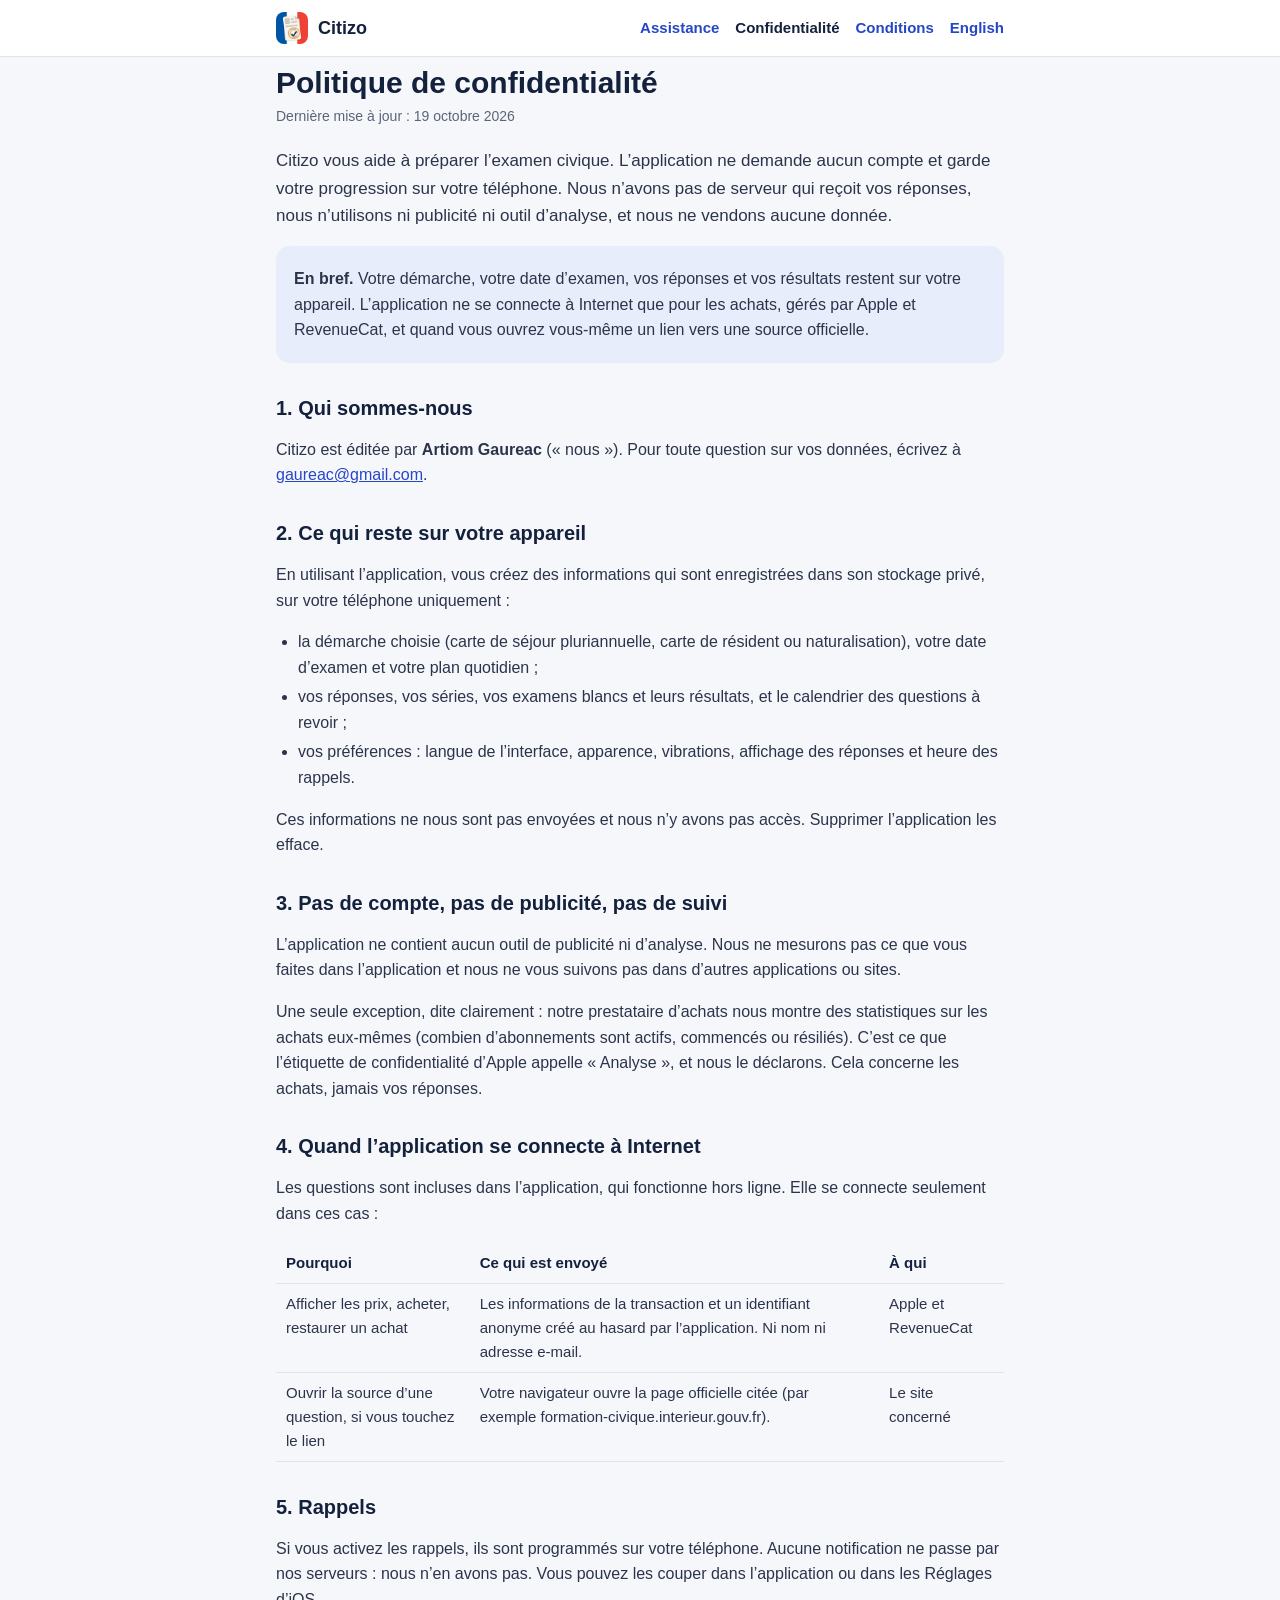
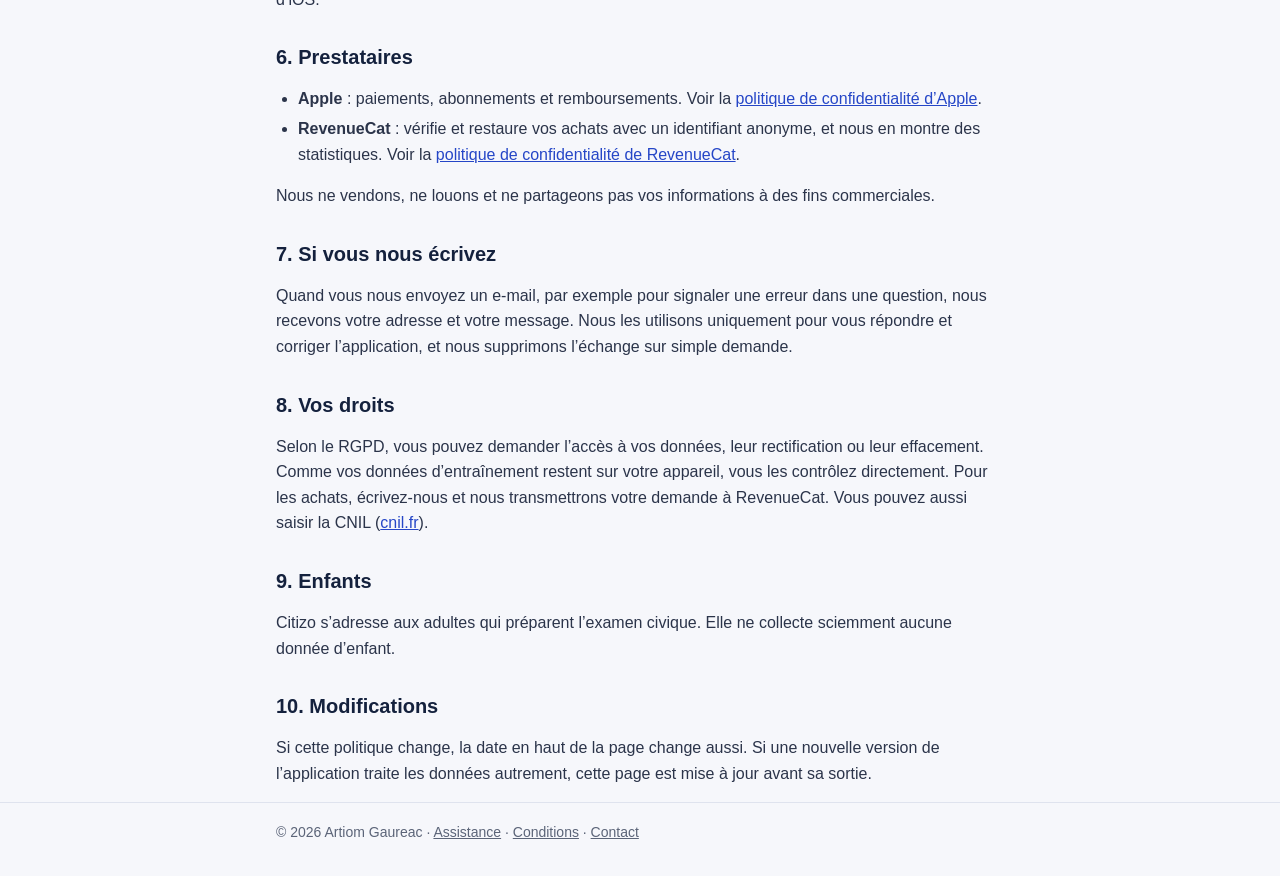
==== privacy.html @ cb57eea8 "Support, privacy and terms pages for Citizo, in French and English App Review needs a working privac" ====
<!DOCTYPE html>
<html lang="fr">
<head>
<meta charset="utf-8">
<meta name="viewport" content="width=device-width, initial-scale=1">
<title>Politique de confidentialité — Citizo</title>
<meta name="description" content="Politique de confidentialité de Citizo, l’application de préparation à l’examen civique. Vos réponses restent sur votre téléphone.">
<link rel="stylesheet" href="assets/style.css">
<link rel="icon" href="assets/icon.png">
<link rel="alternate" hreflang="en" href="en/privacy.html">
</head>
<body>
<header class="site">
  <div class="wrap">
    <a class="brand" href="index.html"><img src="assets/icon.png" alt=""> Citizo</a>
    <nav class="site">
      <a href="index.html">Assistance</a>
      <a href="privacy.html" aria-current="page">Confidentialité</a>
      <a href="terms.html">Conditions</a>
      <a href="en/privacy.html" lang="en">English</a>
    </nav>
  </div>
</header>

<main class="wrap">
  <h1>Politique de confidentialité</h1>
  <p class="updated">Dernière mise à jour&nbsp;: 19&nbsp;octobre 2026</p>

  <p class="lead">Citizo vous aide à préparer l’examen civique. L’application ne demande aucun
  compte et garde votre progression sur votre téléphone. Nous n’avons pas de serveur qui
  reçoit vos réponses, nous n’utilisons ni publicité ni outil d’analyse, et nous ne vendons
  aucune donnée.</p>

  <div class="note">
    <p><strong>En bref.</strong> Votre démarche, votre date d’examen, vos réponses et vos
    résultats restent sur votre appareil. L’application ne se connecte à Internet que pour
    les achats, gérés par Apple et RevenueCat, et quand vous ouvrez vous-même un lien vers
    une source officielle.</p>
  </div>

  <h2>1. Qui sommes-nous</h2>
  <p>Citizo est éditée par <strong>Artiom Gaureac</strong> («&nbsp;nous&nbsp;»). Pour toute
  question sur vos données, écrivez à <a href="mailto:gaureac@gmail.com">gaureac@gmail.com</a>.</p>

  <h2>2. Ce qui reste sur votre appareil</h2>
  <p>En utilisant l’application, vous créez des informations qui sont enregistrées dans son
  stockage privé, sur votre téléphone uniquement&nbsp;:</p>
  <ul>
    <li>la démarche choisie (carte de séjour pluriannuelle, carte de résident ou
      naturalisation), votre date d’examen et votre plan quotidien&nbsp;;</li>
    <li>vos réponses, vos séries, vos examens blancs et leurs résultats, et le calendrier
      des questions à revoir&nbsp;;</li>
    <li>vos préférences&nbsp;: langue de l’interface, apparence, vibrations, affichage des
      réponses et heure des rappels.</li>
  </ul>
  <p>Ces informations ne nous sont pas envoyées et nous n’y avons pas accès. Supprimer
  l’application les efface.</p>

  <h2>3. Pas de compte, pas de publicité, pas de suivi</h2>
  <p>L’application ne contient aucun outil de publicité ni d’analyse. Nous ne mesurons pas ce
  que vous faites dans l’application et nous ne vous suivons pas dans d’autres applications
  ou sites.</p>
  <p>Une seule exception, dite clairement&nbsp;: notre prestataire d’achats nous montre des
  statistiques sur les achats eux-mêmes (combien d’abonnements sont actifs, commencés ou
  résiliés). C’est ce que l’étiquette de confidentialité d’Apple appelle «&nbsp;Analyse&nbsp;»,
  et nous le déclarons. Cela concerne les achats, jamais vos réponses.</p>

  <h2>4. Quand l’application se connecte à Internet</h2>
  <p>Les questions sont incluses dans l’application, qui fonctionne hors ligne. Elle se
  connecte seulement dans ces cas&nbsp;:</p>
  <div class="table-scroll">
  <table>
    <tr><th>Pourquoi</th><th>Ce qui est envoyé</th><th>À qui</th></tr>
    <tr><td>Afficher les prix, acheter, restaurer un achat</td>
      <td>Les informations de la transaction et un identifiant anonyme créé au hasard par
      l’application. Ni nom ni adresse e-mail.</td>
      <td>Apple et RevenueCat</td></tr>
    <tr><td>Ouvrir la source d’une question, si vous touchez le lien</td>
      <td>Votre navigateur ouvre la page officielle citée (par exemple
      formation-civique.interieur.gouv.fr).</td>
      <td>Le site concerné</td></tr>
  </table>
  </div>

  <h2>5. Rappels</h2>
  <p>Si vous activez les rappels, ils sont programmés sur votre téléphone. Aucune notification
  ne passe par nos serveurs&nbsp;: nous n’en avons pas. Vous pouvez les couper dans
  l’application ou dans les Réglages d’iOS.</p>

  <h2>6. Prestataires</h2>
  <ul>
    <li><strong>Apple</strong>&nbsp;: paiements, abonnements et remboursements. Voir la
      <a href="https://www.apple.com/fr/legal/privacy/">politique de confidentialité d’Apple</a>.</li>
    <li><strong>RevenueCat</strong>&nbsp;: vérifie et restaure vos achats avec un identifiant
      anonyme, et nous en montre des statistiques. Voir la
      <a href="https://www.revenuecat.com/privacy/">politique de confidentialité de RevenueCat</a>.</li>
  </ul>
  <p>Nous ne vendons, ne louons et ne partageons pas vos informations à des fins
  commerciales.</p>

  <h2>7. Si vous nous écrivez</h2>
  <p>Quand vous nous envoyez un e-mail, par exemple pour signaler une erreur dans une question,
  nous recevons votre adresse et votre message. Nous les utilisons uniquement pour vous
  répondre et corriger l’application, et nous supprimons l’échange sur simple demande.</p>

  <h2>8. Vos droits</h2>
  <p>Selon le RGPD, vous pouvez demander l’accès à vos données, leur rectification ou leur
  effacement. Comme vos données d’entraînement restent sur votre appareil, vous les contrôlez
  directement. Pour les achats, écrivez-nous et nous transmettrons votre demande à RevenueCat.
  Vous pouvez aussi saisir la CNIL (<a href="https://www.cnil.fr">cnil.fr</a>).</p>

  <h2>9. Enfants</h2>
  <p>Citizo s’adresse aux adultes qui préparent l’examen civique. Elle ne collecte sciemment
  aucune donnée d’enfant.</p>

  <h2>10. Modifications</h2>
  <p>Si cette politique change, la date en haut de la page change aussi. Si une nouvelle version
  de l’application traite les données autrement, cette page est mise à jour avant sa sortie.</p>
</main>

<footer class="site">
  <div class="wrap">© 2026 Artiom Gaureac · <a href="index.html">Assistance</a> ·
  <a href="terms.html">Conditions</a> · <a href="mailto:gaureac@gmail.com">Contact</a></div>
</footer>
</body>
</html>
---- assets/style.css ----
:root {
  --bg: #f6f7fb;
  --surface: #ffffff;
  --ink: #14213d;
  --text: #2b344a;
  --muted: #5b6478;
  --primary: #2546c7;
  --primary-soft: #e8edfb;
  --border: #dfe3ee;
  --accent: #b7791f;
}
@media (prefers-color-scheme: dark) {
  :root {
    --bg: #0e1526;
    --surface: #16203a;
    --ink: #eef1f8;
    --text: #d5dae6;
    --muted: #9aa3b8;
    --primary: #8ea5ff;
    --primary-soft: #1d2b52;
    --border: #2a3552;
    --accent: #f2b654;
  }
}
* { box-sizing: border-box; }
html { -webkit-text-size-adjust: 100%; }
body {
  margin: 0;
  background: var(--bg);
  color: var(--text);
  font: 16px/1.6 -apple-system, BlinkMacSystemFont, "Segoe UI", Roboto, "Helvetica Neue", Arial, sans-serif;
}
.wrap { max-width: 760px; margin: 0 auto; padding: 0 16px; }
header.site { background: var(--surface); border-bottom: 1px solid var(--border); }
header.site .wrap { display: flex; flex-wrap: wrap; align-items: center; justify-content: space-between; gap: 8px 16px; padding-top: 12px; padding-bottom: 12px; }
.brand { display: inline-flex; align-items: center; gap: 10px; font-weight: 700; font-size: 18px; color: var(--ink); text-decoration: none; }
.brand img { width: 32px; height: 32px; border-radius: 8px; }
nav.site { display: flex; flex-wrap: wrap; gap: 4px 16px; }
nav.site a { color: var(--primary); text-decoration: none; font-weight: 600; font-size: 15px; }
nav.site a[aria-current="page"] { color: var(--ink); }
main { padding-top: 28px; padding-bottom: 40px; }
h1 { color: var(--ink); font-size: 30px; line-height: 1.2; margin: 8px 0 4px; }
h2 { color: var(--ink); font-size: 20px; line-height: 1.3; margin: 32px 0 8px; }
a { color: var(--primary); }
.updated { color: var(--muted); font-size: 14px; margin: 0 0 20px; }
.lead { font-size: 17px; }
.card { background: var(--surface); border: 1px solid var(--border); border-radius: 14px; padding: 4px 18px; }
.note { background: var(--primary-soft); border-radius: 14px; padding: 4px 18px; }
ul { padding-left: 22px; }
li { margin: 4px 0; }
table { width: 100%; border-collapse: collapse; font-size: 15px; }
th, td { text-align: left; vertical-align: top; padding: 8px 10px; border-bottom: 1px solid var(--border); }
th { color: var(--ink); }
.table-scroll { overflow-x: auto; }
.contact { font-size: 18px; font-weight: 600; }
footer.site { border-top: 1px solid var(--border); color: var(--muted); font-size: 14px; padding: 18px 0 32px; }
footer.site a { color: var(--muted); }
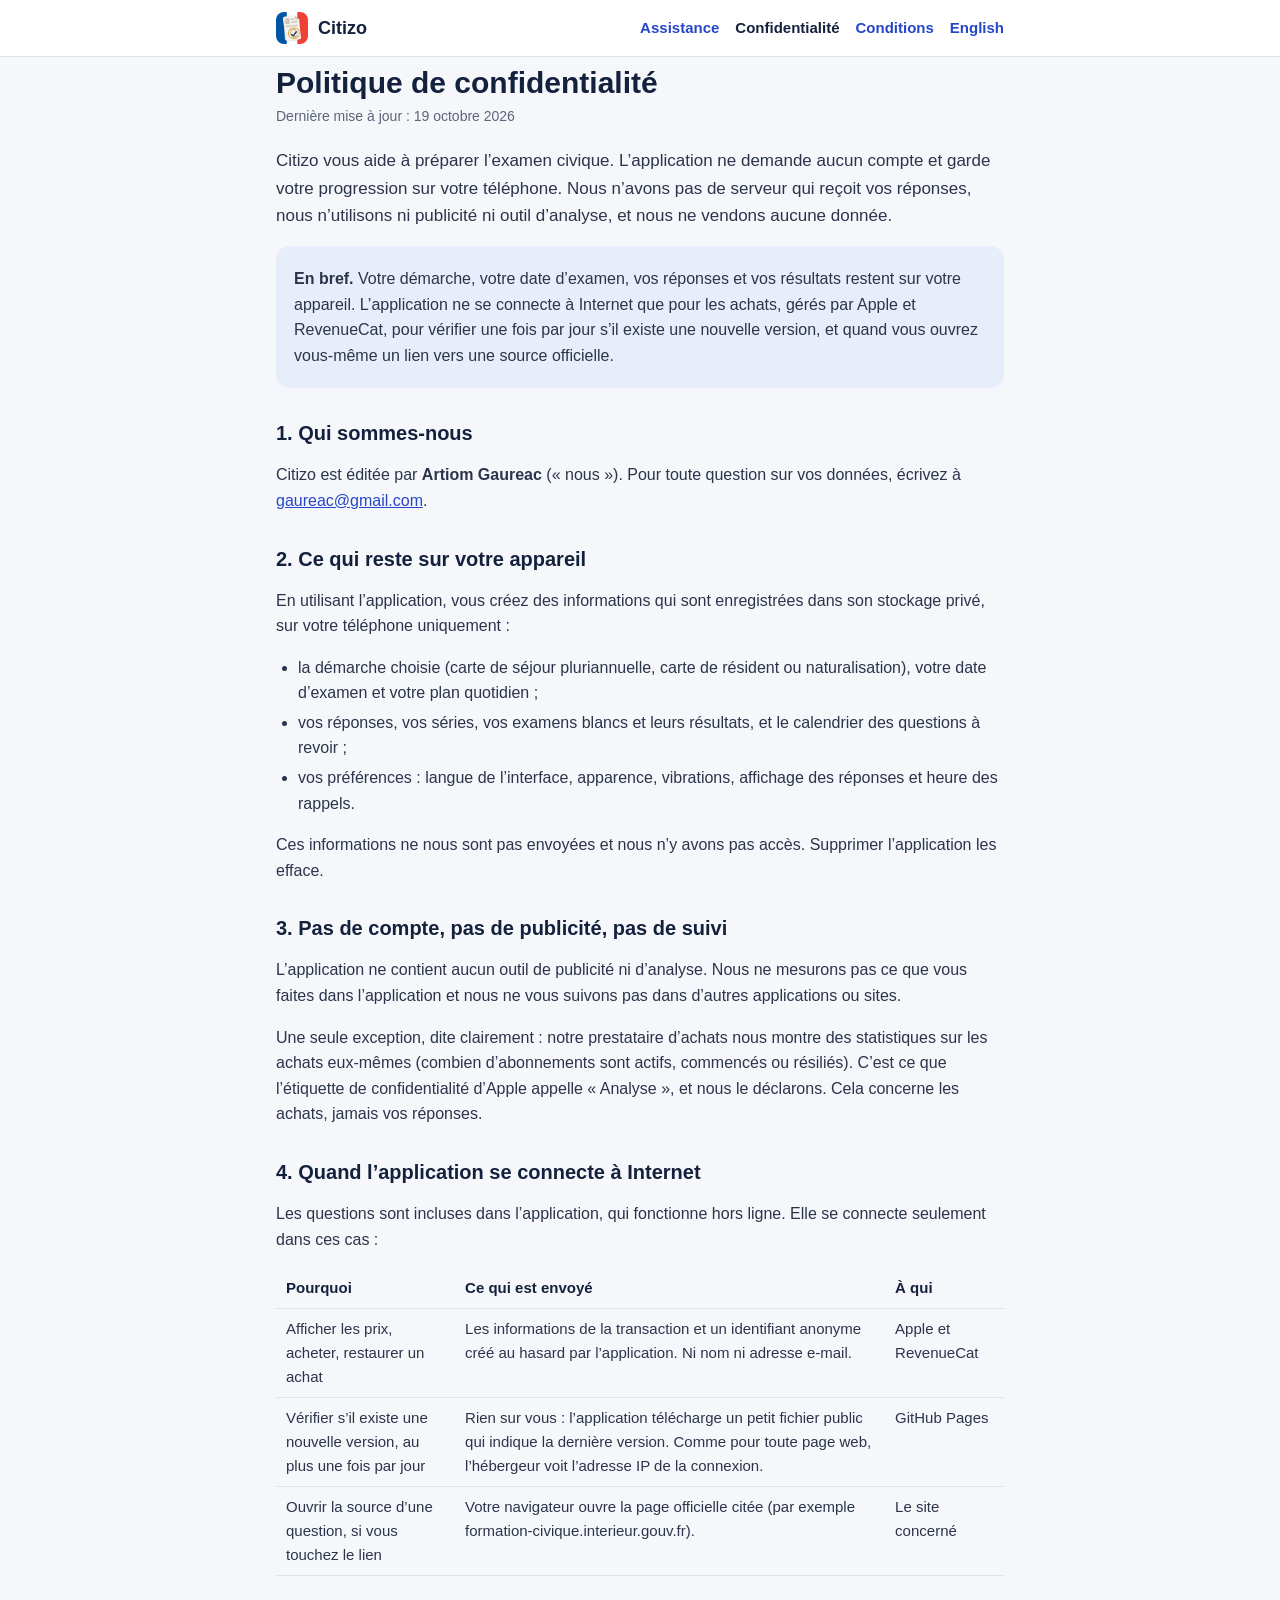
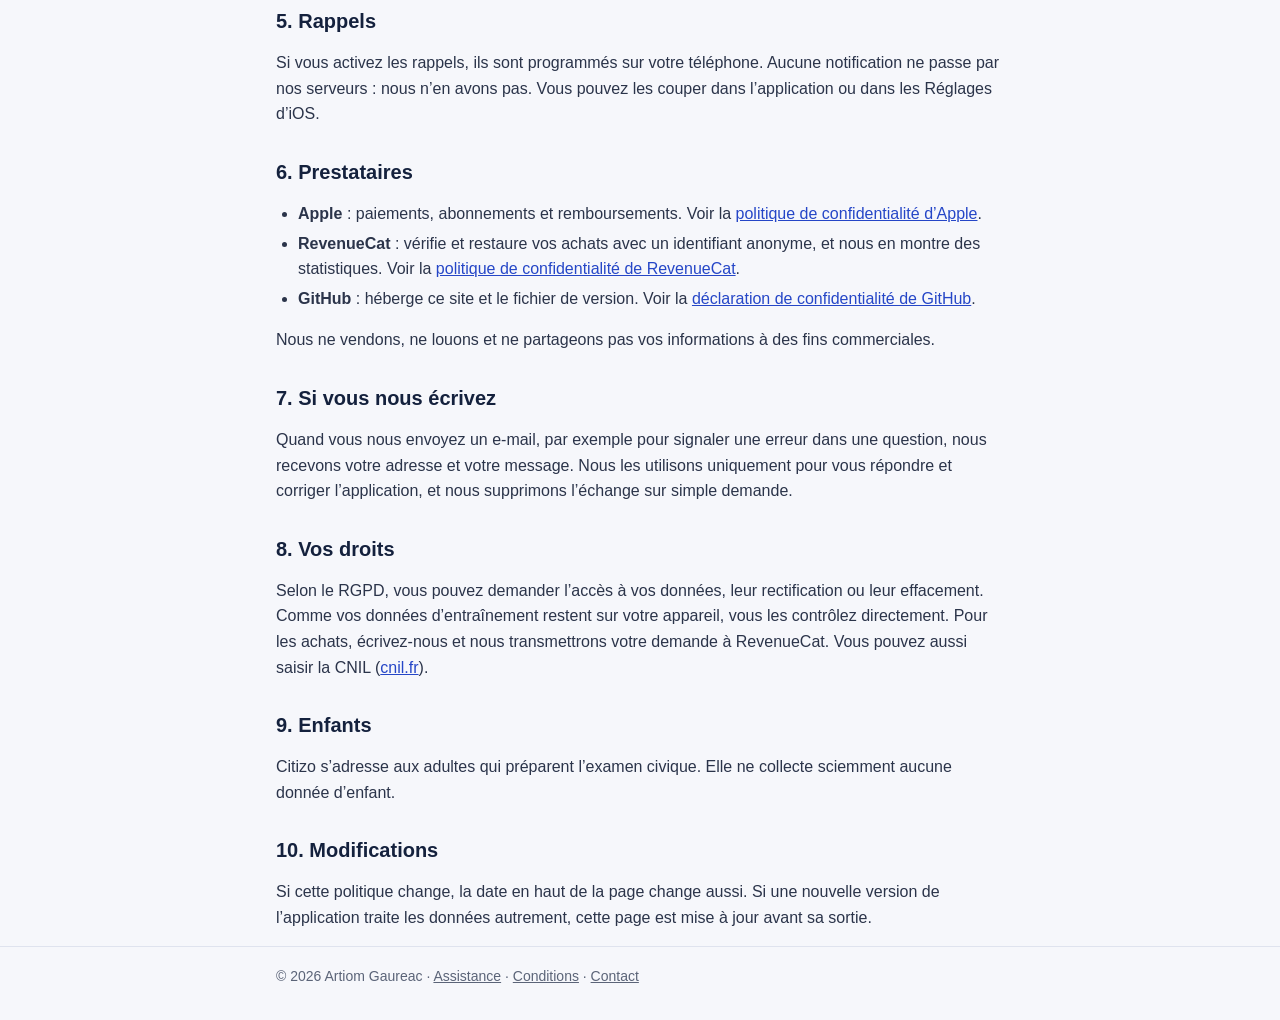
==== commit cf15f62e: "Add app-version.json and say the app checks it A build can only be told it is outdated or broken if " ====
--- a/privacy.html
+++ b/privacy.html
@@ -34,8 +34,9 @@
   <div class="note">
     <p><strong>En bref.</strong> Votre démarche, votre date d’examen, vos réponses et vos
     résultats restent sur votre appareil. L’application ne se connecte à Internet que pour
-    les achats, gérés par Apple et RevenueCat, et quand vous ouvrez vous-même un lien vers
-    une source officielle.</p>
+    les achats, gérés par Apple et RevenueCat, pour vérifier une fois par jour s’il existe
+    une nouvelle version, et quand vous ouvrez vous-même un lien vers une source
+    officielle.</p>
   </div>
 
   <h2>1. Qui sommes-nous</h2>
@@ -75,6 +76,11 @@
       <td>Les informations de la transaction et un identifiant anonyme créé au hasard par
       l’application. Ni nom ni adresse e-mail.</td>
       <td>Apple et RevenueCat</td></tr>
+    <tr><td>Vérifier s’il existe une nouvelle version, au plus une fois par jour</td>
+      <td>Rien sur vous&nbsp;: l’application télécharge un petit fichier public qui indique la
+      dernière version. Comme pour toute page web, l’hébergeur voit l’adresse IP de la
+      connexion.</td>
+      <td>GitHub Pages</td></tr>
     <tr><td>Ouvrir la source d’une question, si vous touchez le lien</td>
       <td>Votre navigateur ouvre la page officielle citée (par exemple
       formation-civique.interieur.gouv.fr).</td>
@@ -94,6 +100,8 @@
     <li><strong>RevenueCat</strong>&nbsp;: vérifie et restaure vos achats avec un identifiant
       anonyme, et nous en montre des statistiques. Voir la
       <a href="https://www.revenuecat.com/privacy/">politique de confidentialité de RevenueCat</a>.</li>
+    <li><strong>GitHub</strong>&nbsp;: héberge ce site et le fichier de version. Voir la
+      <a href="https://docs.github.com/fr/site-policy/privacy-policies/github-general-privacy-statement">déclaration de confidentialité de GitHub</a>.</li>
   </ul>
   <p>Nous ne vendons, ne louons et ne partageons pas vos informations à des fins
   commerciales.</p>
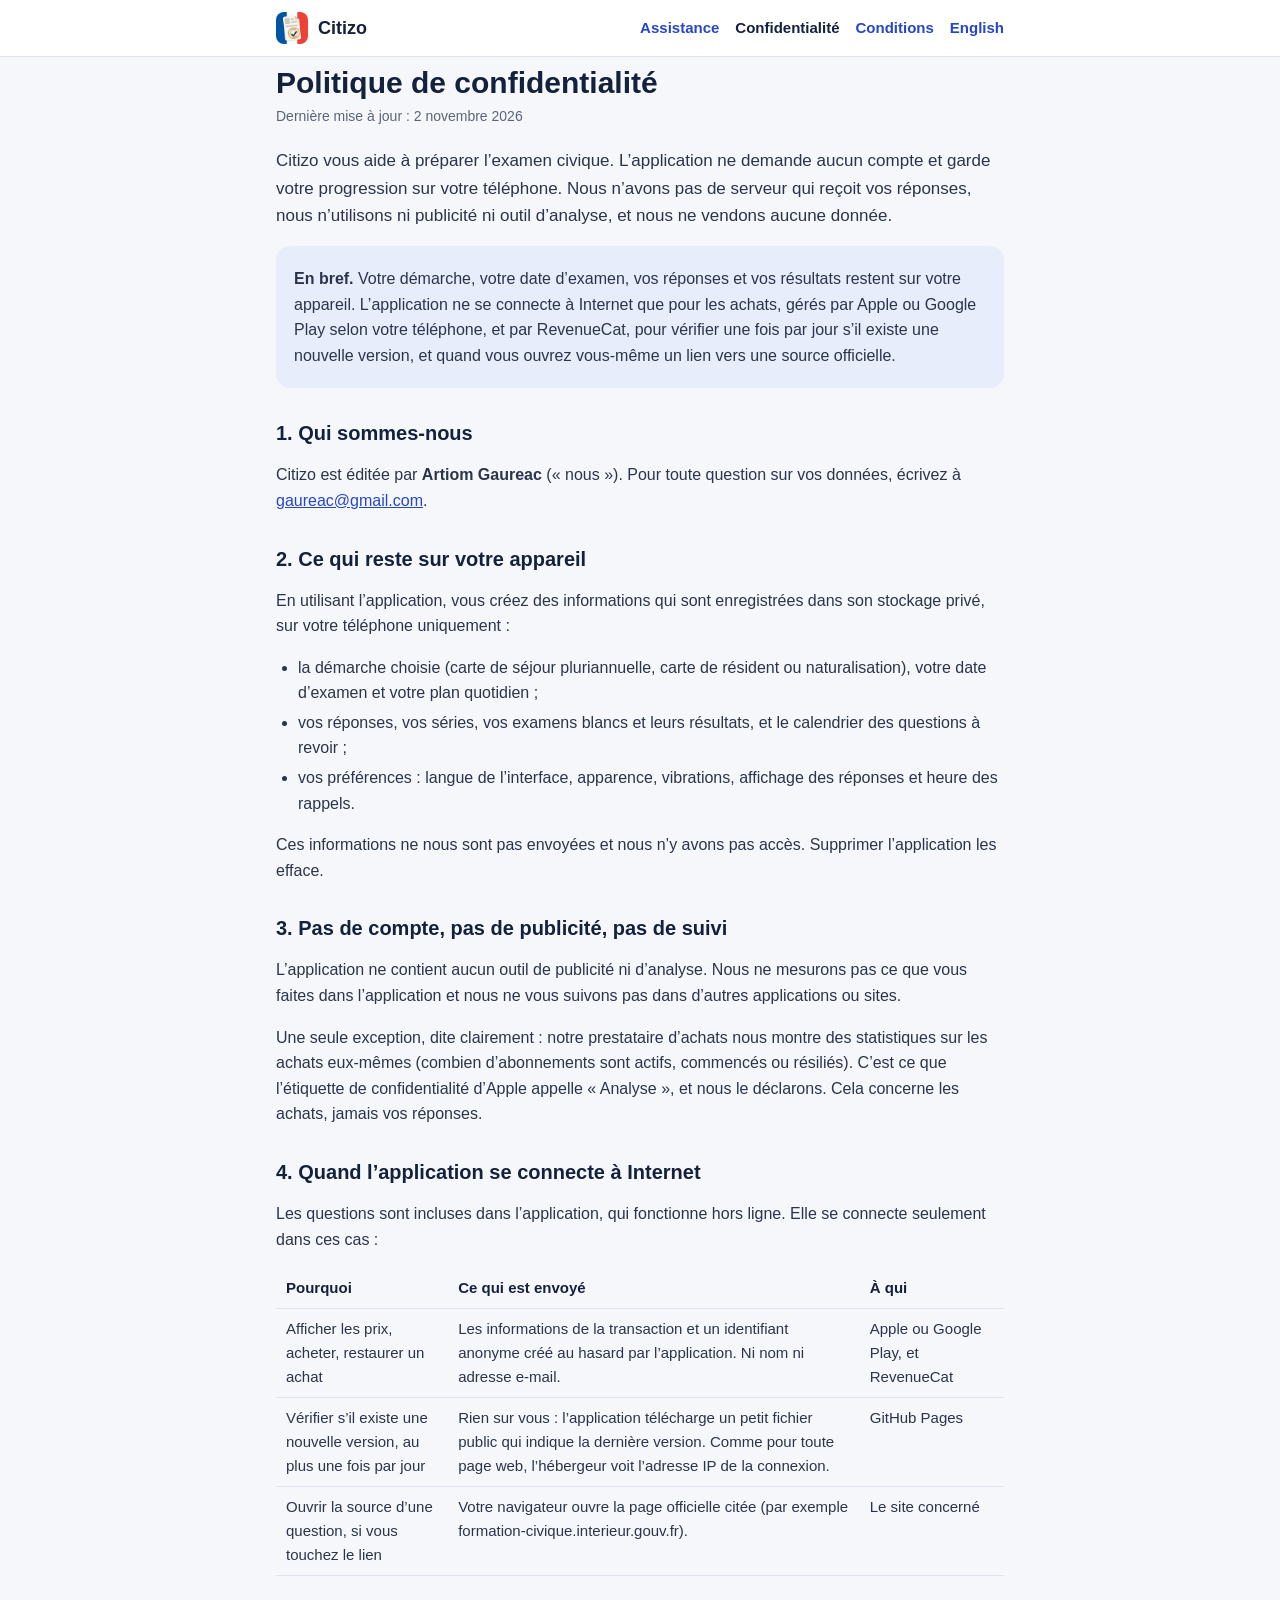
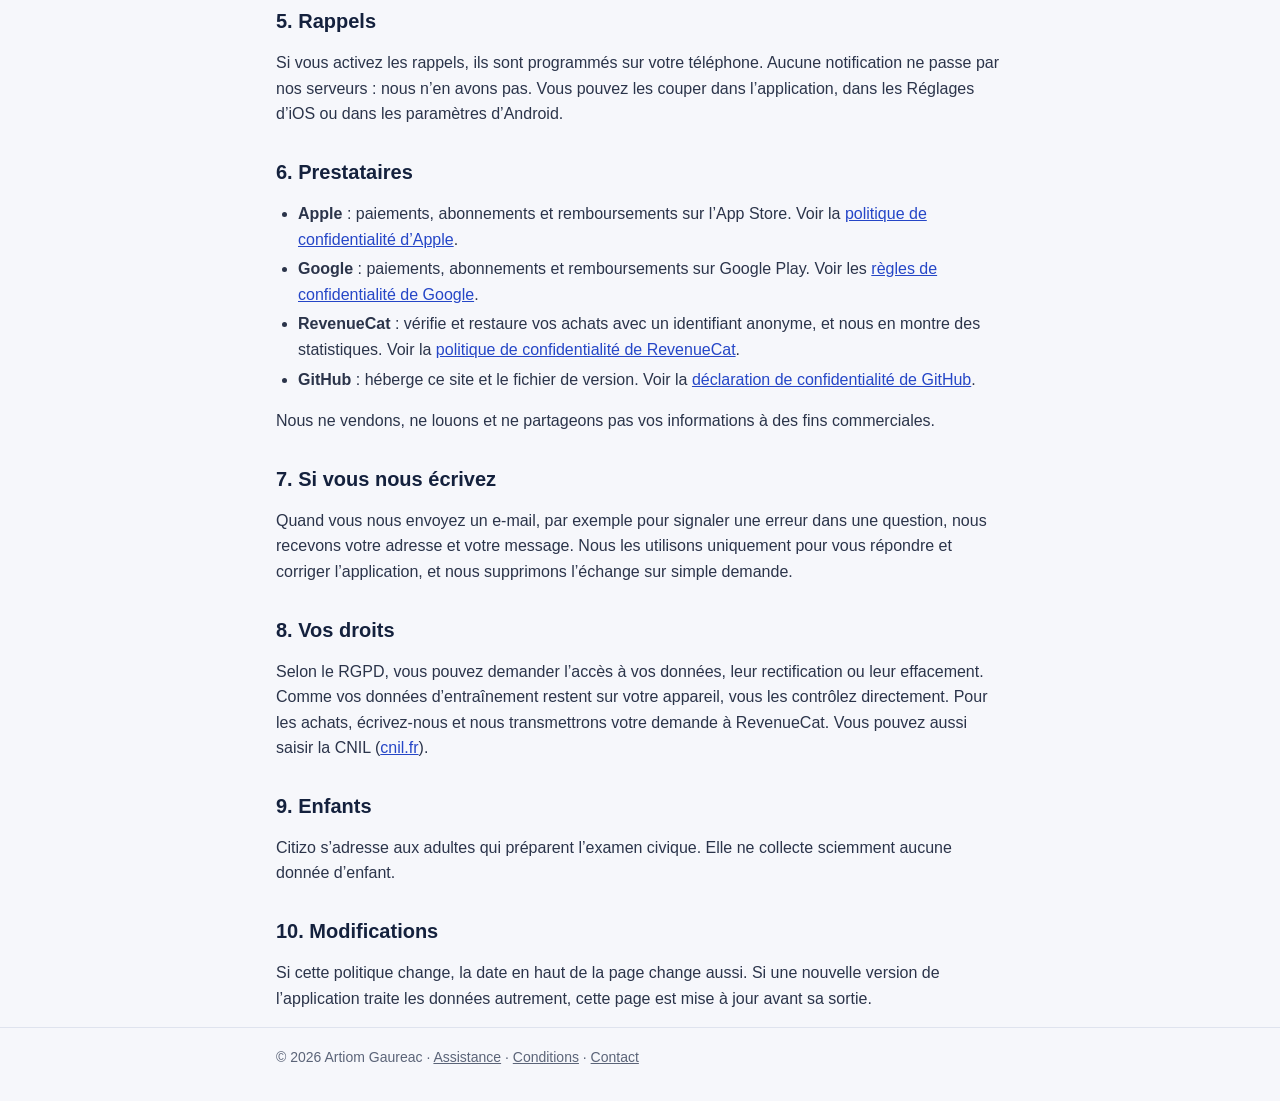
==== commit 033f9d98: "Privacy and Terms say Google Play and Android, not only Apple The France Edition is going to Google " ====
--- a/privacy.html
+++ b/privacy.html
@@ -24,7 +24,7 @@
 
 <main class="wrap">
   <h1>Politique de confidentialité</h1>
-  <p class="updated">Dernière mise à jour&nbsp;: 19&nbsp;octobre 2026</p>
+  <p class="updated">Dernière mise à jour&nbsp;: 2&nbsp;novembre 2026</p>
 
   <p class="lead">Citizo vous aide à préparer l’examen civique. L’application ne demande aucun
   compte et garde votre progression sur votre téléphone. Nous n’avons pas de serveur qui
@@ -34,7 +34,8 @@
   <div class="note">
     <p><strong>En bref.</strong> Votre démarche, votre date d’examen, vos réponses et vos
     résultats restent sur votre appareil. L’application ne se connecte à Internet que pour
-    les achats, gérés par Apple et RevenueCat, pour vérifier une fois par jour s’il existe
+    les achats, gérés par Apple ou Google Play selon votre téléphone, et par RevenueCat, pour
+    vérifier une fois par jour s’il existe
     une nouvelle version, et quand vous ouvrez vous-même un lien vers une source
     officielle.</p>
   </div>
@@ -75,7 +76,7 @@
     <tr><td>Afficher les prix, acheter, restaurer un achat</td>
       <td>Les informations de la transaction et un identifiant anonyme créé au hasard par
       l’application. Ni nom ni adresse e-mail.</td>
-      <td>Apple et RevenueCat</td></tr>
+      <td>Apple ou Google Play, et RevenueCat</td></tr>
     <tr><td>Vérifier s’il existe une nouvelle version, au plus une fois par jour</td>
       <td>Rien sur vous&nbsp;: l’application télécharge un petit fichier public qui indique la
       dernière version. Comme pour toute page web, l’hébergeur voit l’adresse IP de la
@@ -91,12 +92,14 @@
   <h2>5. Rappels</h2>
   <p>Si vous activez les rappels, ils sont programmés sur votre téléphone. Aucune notification
   ne passe par nos serveurs&nbsp;: nous n’en avons pas. Vous pouvez les couper dans
-  l’application ou dans les Réglages d’iOS.</p>
+  l’application, dans les Réglages d’iOS ou dans les paramètres d’Android.</p>
 
   <h2>6. Prestataires</h2>
   <ul>
-    <li><strong>Apple</strong>&nbsp;: paiements, abonnements et remboursements. Voir la
-      <a href="https://www.apple.com/fr/legal/privacy/">politique de confidentialité d’Apple</a>.</li>
+    <li><strong>Apple</strong>&nbsp;: paiements, abonnements et remboursements sur l’App Store.
+      Voir la <a href="https://www.apple.com/fr/legal/privacy/">politique de confidentialité d’Apple</a>.</li>
+    <li><strong>Google</strong>&nbsp;: paiements, abonnements et remboursements sur Google Play.
+      Voir les <a href="https://policies.google.com/privacy?hl=fr">règles de confidentialité de Google</a>.</li>
     <li><strong>RevenueCat</strong>&nbsp;: vérifie et restaure vos achats avec un identifiant
       anonyme, et nous en montre des statistiques. Voir la
       <a href="https://www.revenuecat.com/privacy/">politique de confidentialité de RevenueCat</a>.</li>
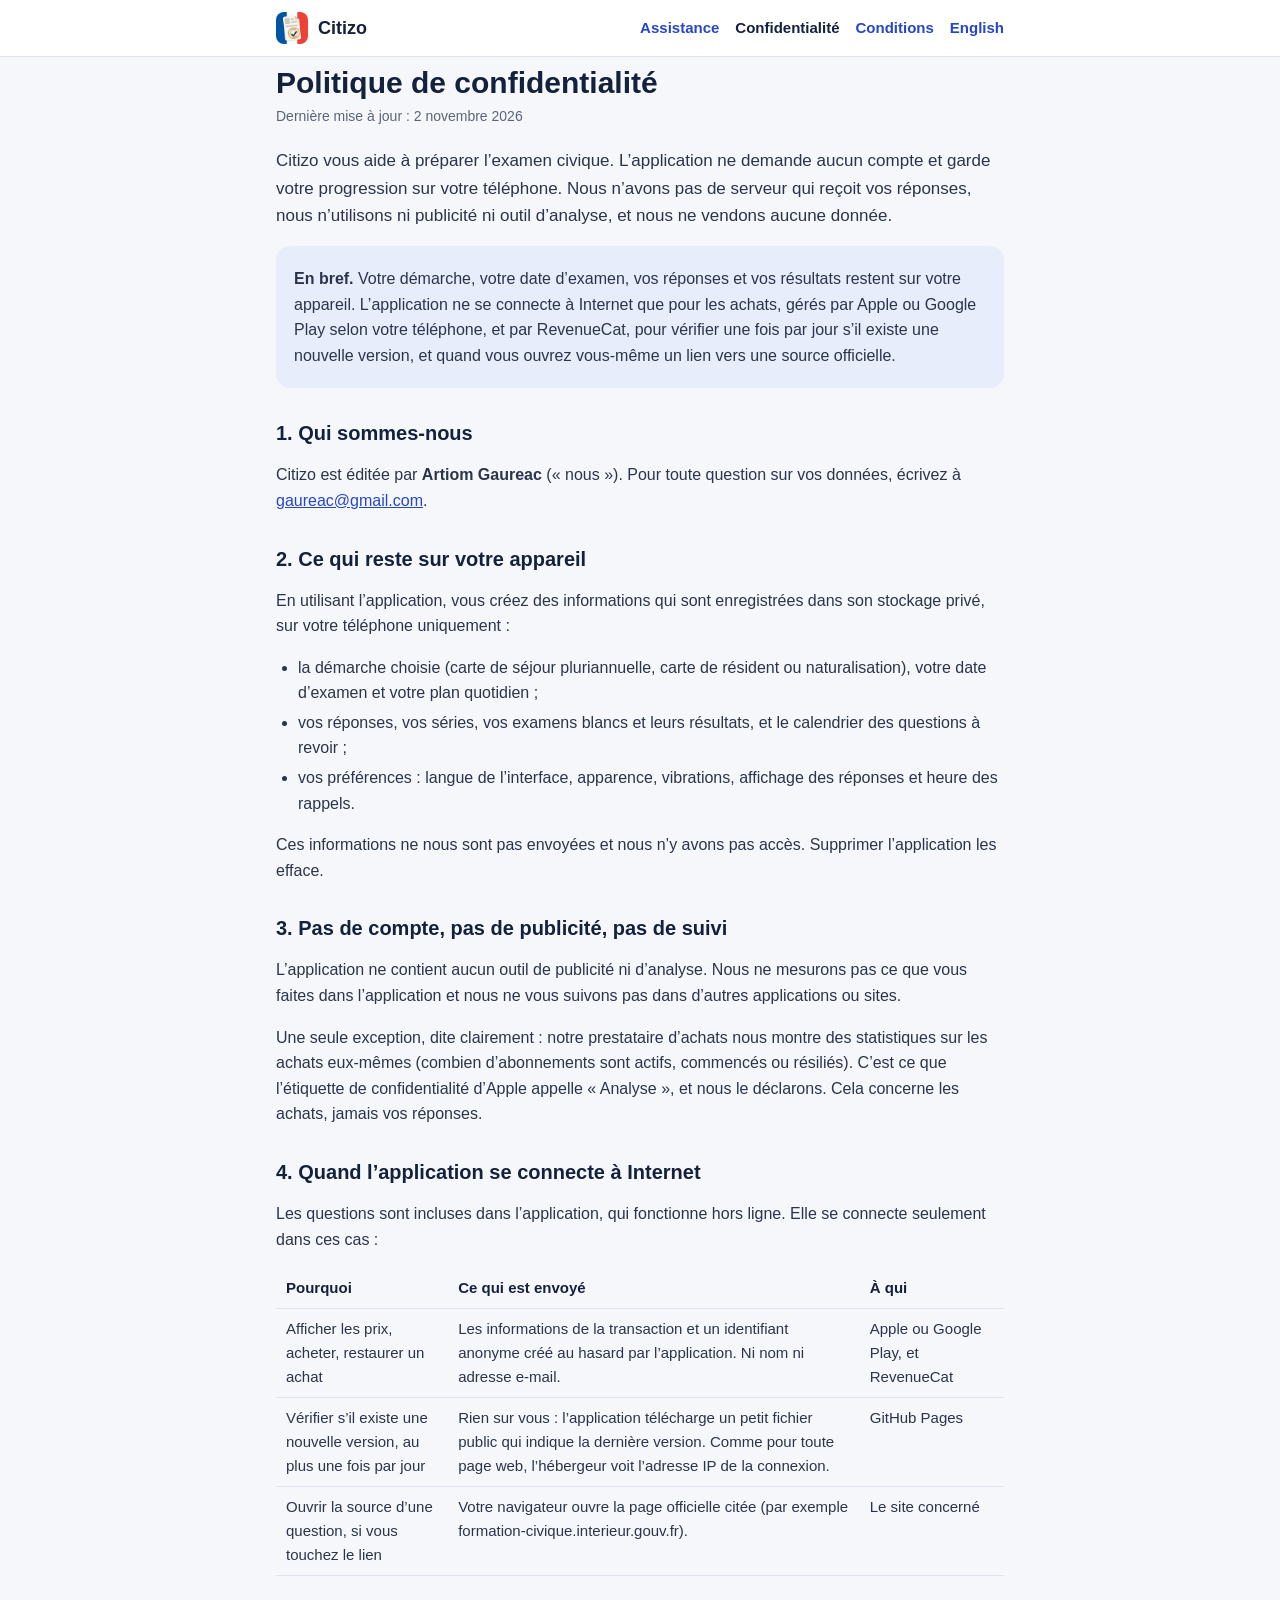
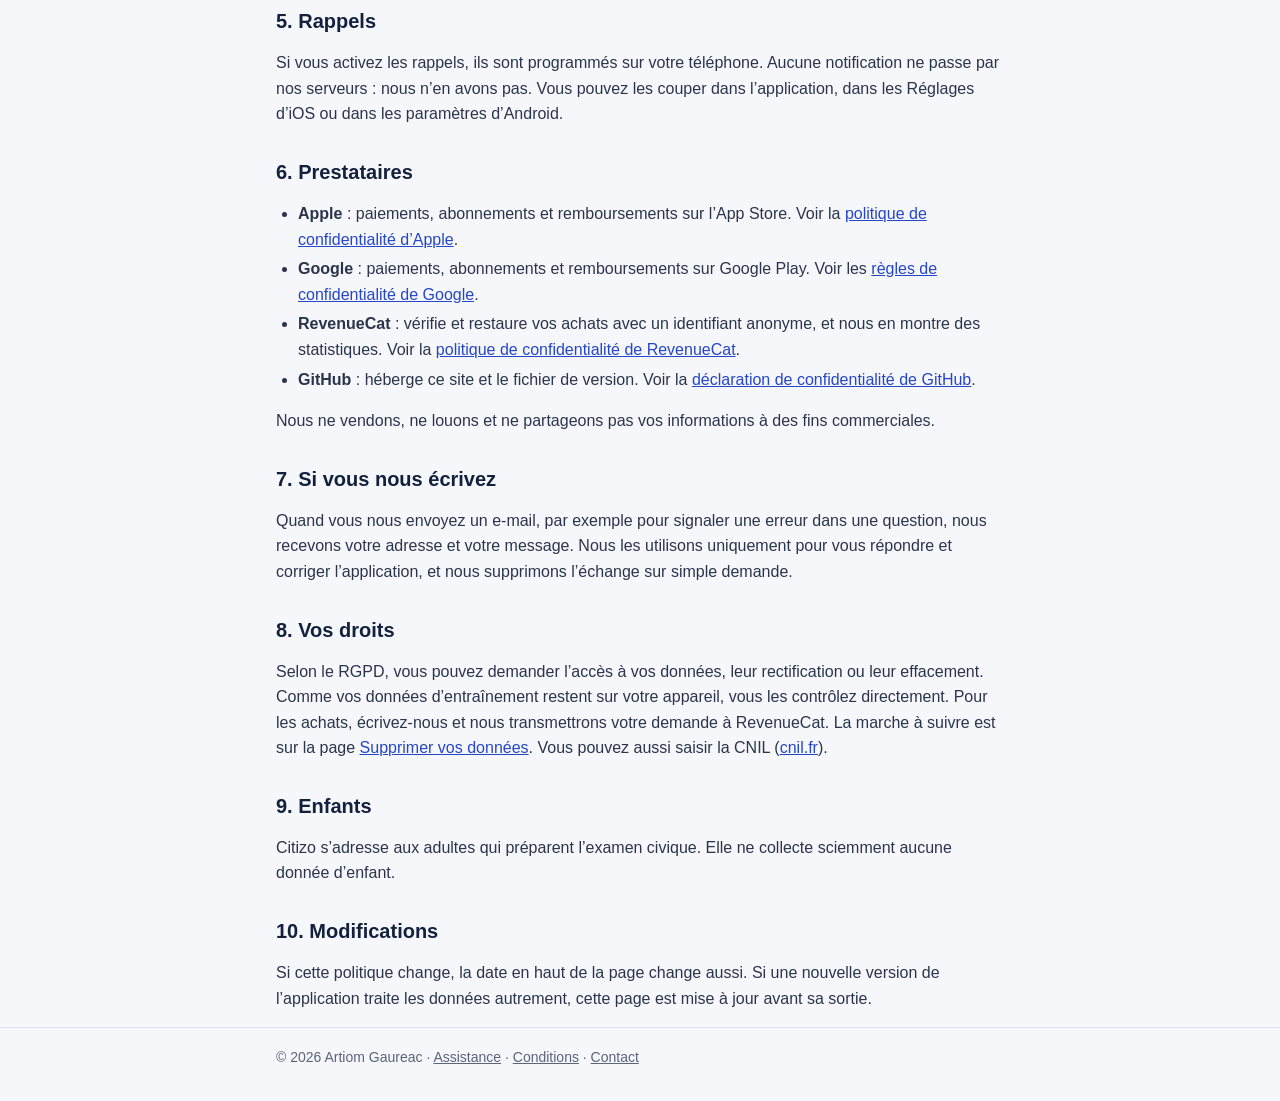
==== commit b66c9e73: "Add a data deletion page for Play Console's deletion URL Google Play's Data safety form asks for a U" ====
--- a/privacy.html
+++ b/privacy.html
@@ -118,6 +118,7 @@
   <p>Selon le RGPD, vous pouvez demander l’accès à vos données, leur rectification ou leur
   effacement. Comme vos données d’entraînement restent sur votre appareil, vous les contrôlez
   directement. Pour les achats, écrivez-nous et nous transmettrons votre demande à RevenueCat.
+  La marche à suivre est sur la page <a href="delete-data.html">Supprimer vos données</a>.
   Vous pouvez aussi saisir la CNIL (<a href="https://www.cnil.fr">cnil.fr</a>).</p>
 
   <h2>9. Enfants</h2>
--- a/assets/style.css
+++ b/assets/style.css
@@ -46,7 +46,7 @@
 .lead { font-size: 17px; }
 .card { background: var(--surface); border: 1px solid var(--border); border-radius: 14px; padding: 4px 18px; }
 .note { background: var(--primary-soft); border-radius: 14px; padding: 4px 18px; }
-ul { padding-left: 22px; }
+ul, ol { padding-left: 22px; }
 li { margin: 4px 0; }
 table { width: 100%; border-collapse: collapse; font-size: 15px; }
 th, td { text-align: left; vertical-align: top; padding: 8px 10px; border-bottom: 1px solid var(--border); }
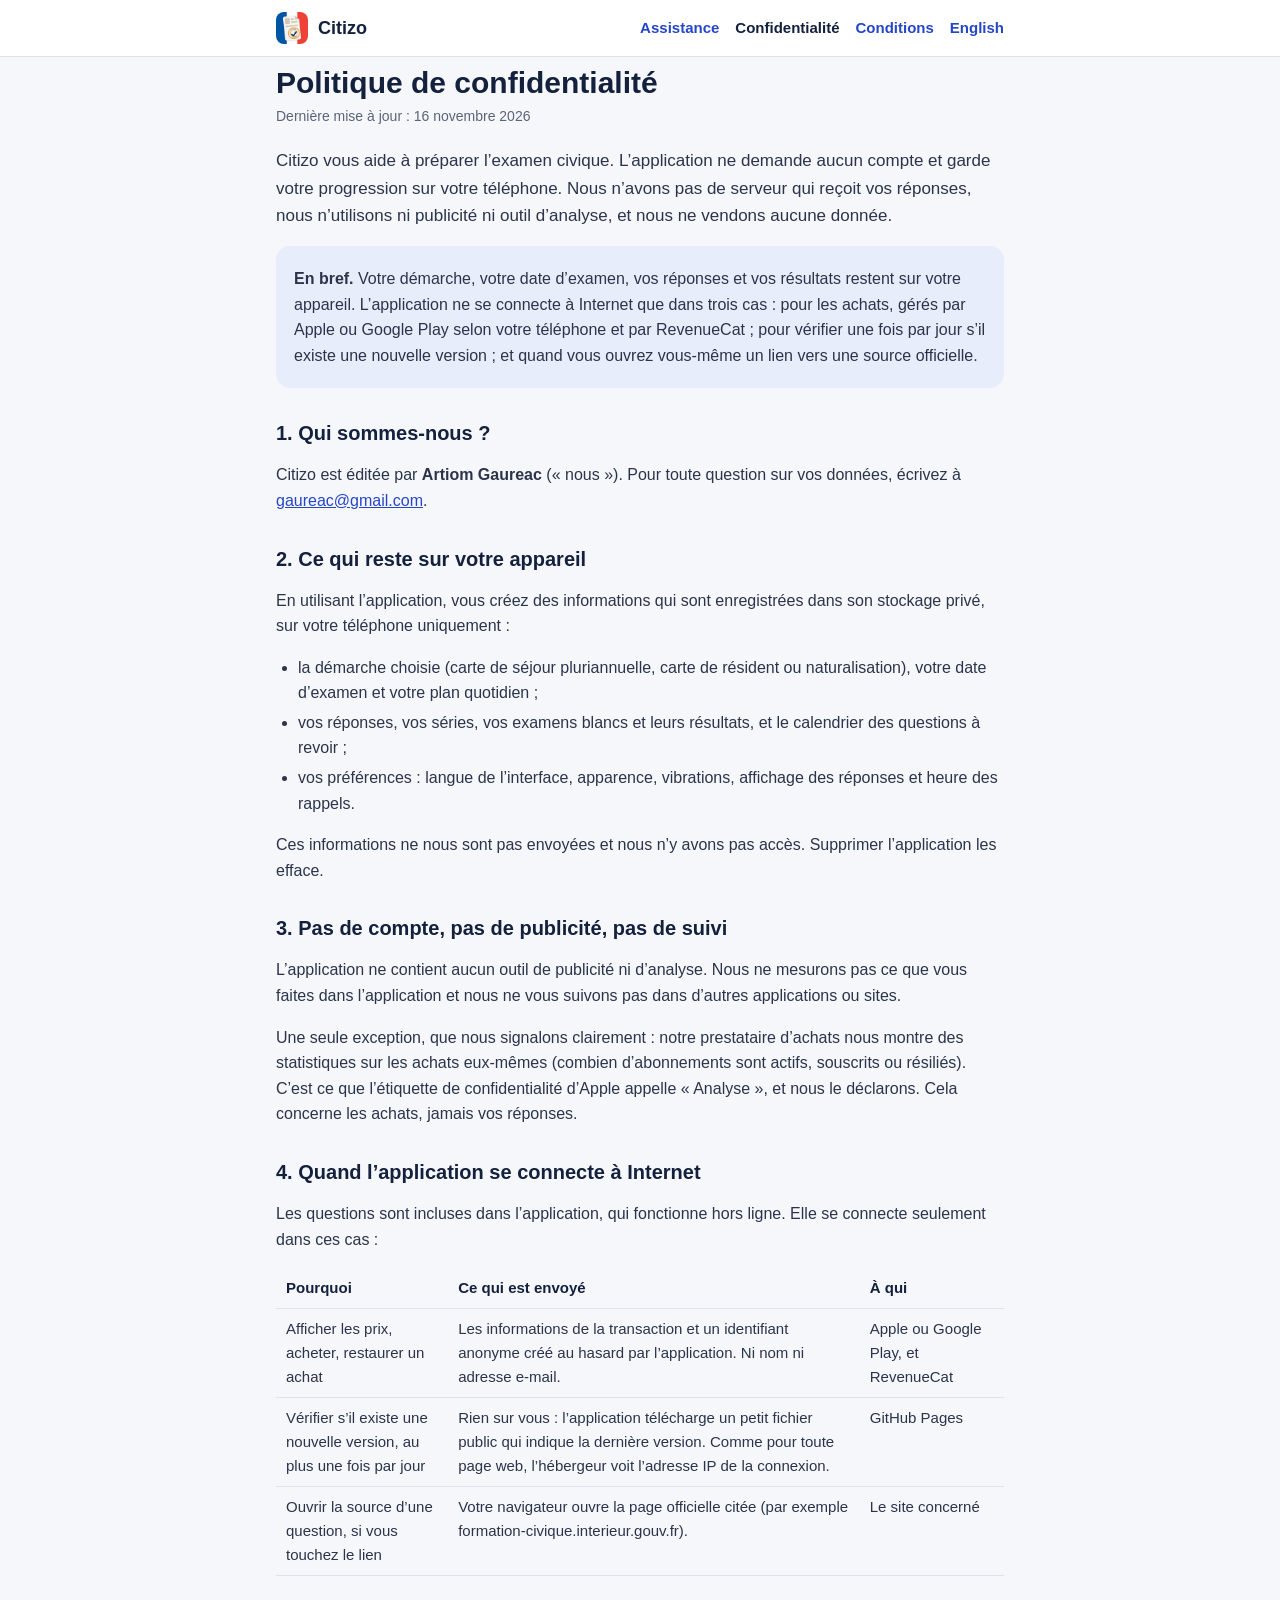
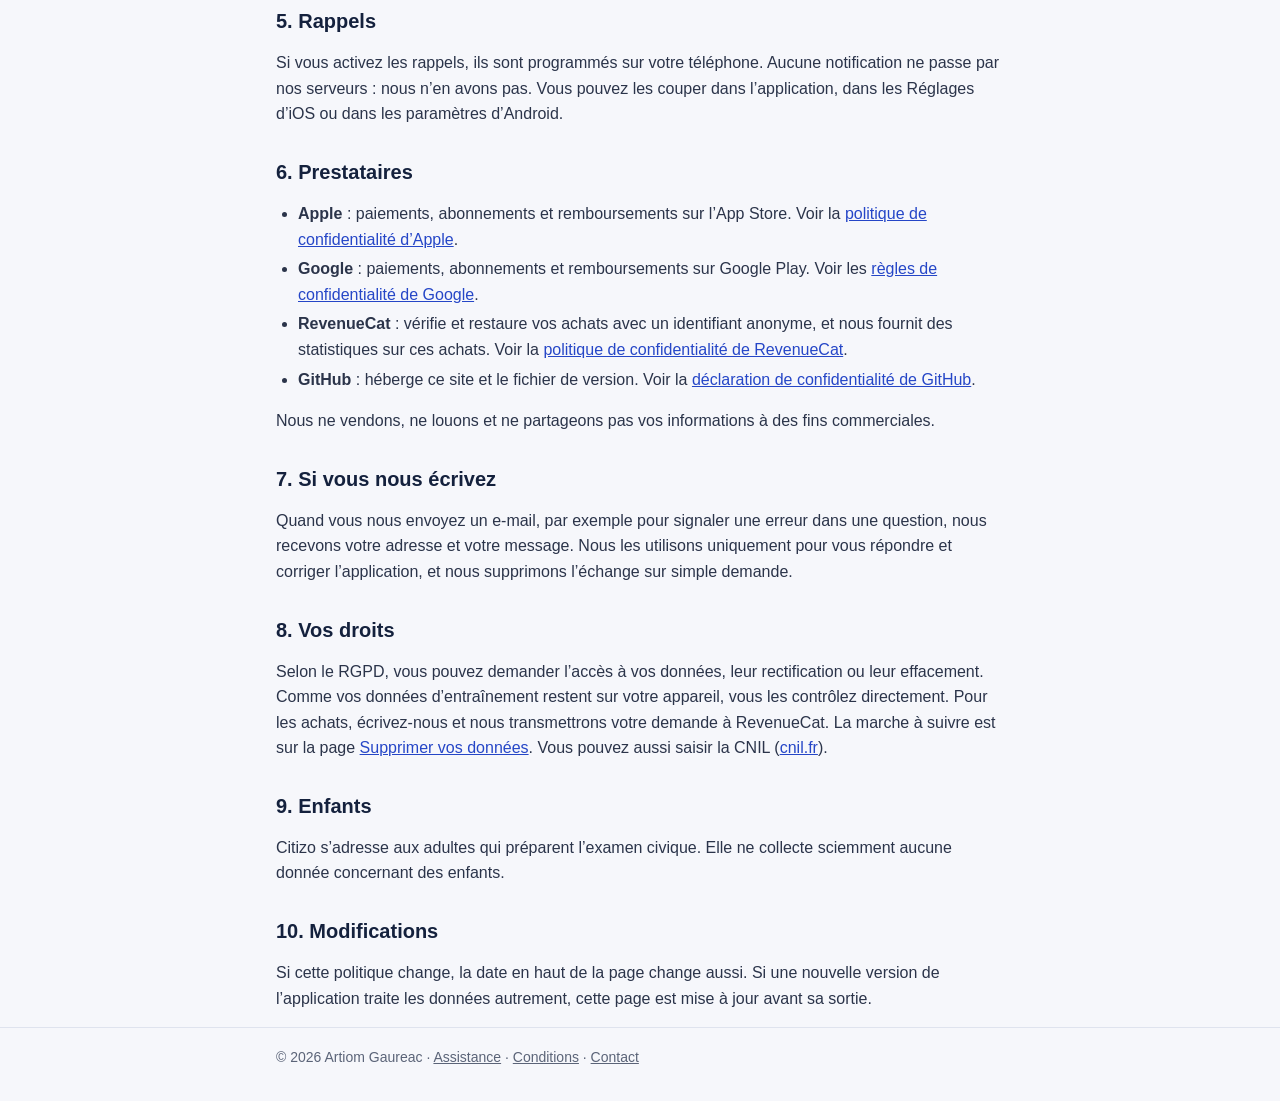
==== commit d40ab321: "Privacy and Terms: wording after the site proofreading, meaning unchanged Two AI systems proofread c" ====
--- a/privacy.html
+++ b/privacy.html
@@ -24,7 +24,7 @@
 
 <main class="wrap">
   <h1>Politique de confidentialité</h1>
-  <p class="updated">Dernière mise à jour&nbsp;: 2&nbsp;novembre 2026</p>
+  <p class="updated">Dernière mise à jour&nbsp;: 16&nbsp;novembre 2026</p>
 
   <p class="lead">Citizo vous aide à préparer l’examen civique. L’application ne demande aucun
   compte et garde votre progression sur votre téléphone. Nous n’avons pas de serveur qui
@@ -33,14 +33,13 @@
 
   <div class="note">
     <p><strong>En bref.</strong> Votre démarche, votre date d’examen, vos réponses et vos
-    résultats restent sur votre appareil. L’application ne se connecte à Internet que pour
-    les achats, gérés par Apple ou Google Play selon votre téléphone, et par RevenueCat, pour
-    vérifier une fois par jour s’il existe
-    une nouvelle version, et quand vous ouvrez vous-même un lien vers une source
-    officielle.</p>
+    résultats restent sur votre appareil. L’application ne se connecte à Internet que dans
+    trois cas&nbsp;: pour les achats, gérés par Apple ou Google Play selon votre téléphone et par
+    RevenueCat&nbsp;; pour vérifier une fois par jour s’il existe une nouvelle version&nbsp;; et
+    quand vous ouvrez vous-même un lien vers une source officielle.</p>
   </div>
 
-  <h2>1. Qui sommes-nous</h2>
+  <h2>1. Qui sommes-nous&nbsp;?</h2>
   <p>Citizo est éditée par <strong>Artiom Gaureac</strong> («&nbsp;nous&nbsp;»). Pour toute
   question sur vos données, écrivez à <a href="mailto:gaureac@gmail.com">gaureac@gmail.com</a>.</p>
 
@@ -62,8 +61,8 @@
   <p>L’application ne contient aucun outil de publicité ni d’analyse. Nous ne mesurons pas ce
   que vous faites dans l’application et nous ne vous suivons pas dans d’autres applications
   ou sites.</p>
-  <p>Une seule exception, dite clairement&nbsp;: notre prestataire d’achats nous montre des
-  statistiques sur les achats eux-mêmes (combien d’abonnements sont actifs, commencés ou
+  <p>Une seule exception, que nous signalons clairement&nbsp;: notre prestataire d’achats nous montre des
+  statistiques sur les achats eux-mêmes (combien d’abonnements sont actifs, souscrits ou
   résiliés). C’est ce que l’étiquette de confidentialité d’Apple appelle «&nbsp;Analyse&nbsp;»,
   et nous le déclarons. Cela concerne les achats, jamais vos réponses.</p>
 
@@ -101,7 +100,7 @@
     <li><strong>Google</strong>&nbsp;: paiements, abonnements et remboursements sur Google Play.
       Voir les <a href="https://policies.google.com/privacy?hl=fr">règles de confidentialité de Google</a>.</li>
     <li><strong>RevenueCat</strong>&nbsp;: vérifie et restaure vos achats avec un identifiant
-      anonyme, et nous en montre des statistiques. Voir la
+      anonyme, et nous fournit des statistiques sur ces achats. Voir la
       <a href="https://www.revenuecat.com/privacy/">politique de confidentialité de RevenueCat</a>.</li>
     <li><strong>GitHub</strong>&nbsp;: héberge ce site et le fichier de version. Voir la
       <a href="https://docs.github.com/fr/site-policy/privacy-policies/github-general-privacy-statement">déclaration de confidentialité de GitHub</a>.</li>
@@ -123,7 +122,7 @@
 
   <h2>9. Enfants</h2>
   <p>Citizo s’adresse aux adultes qui préparent l’examen civique. Elle ne collecte sciemment
-  aucune donnée d’enfant.</p>
+  aucune donnée concernant des enfants.</p>
 
   <h2>10. Modifications</h2>
   <p>Si cette politique change, la date en haut de la page change aussi. Si une nouvelle version
